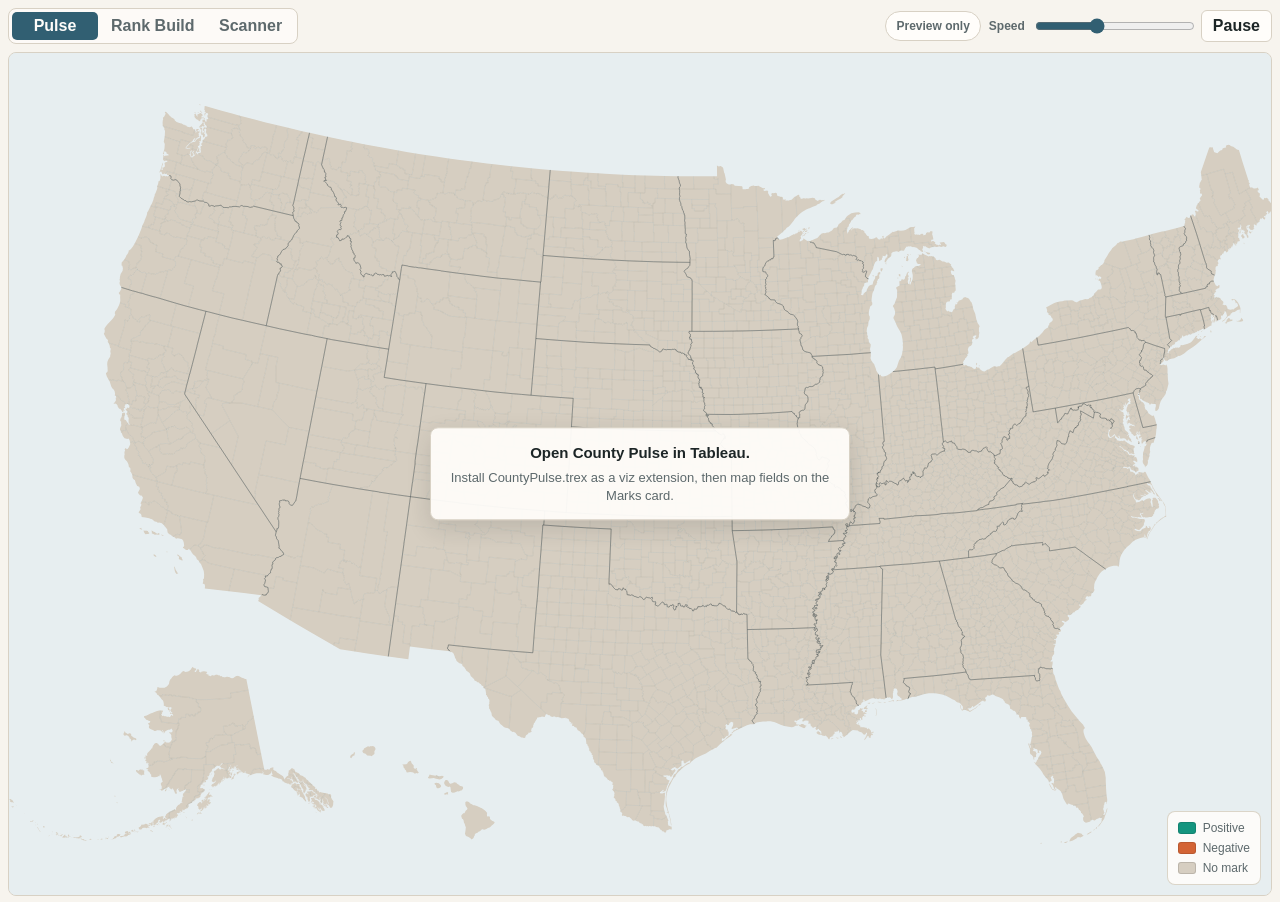
==== index.html @ 94bc3fed "feat: pivot to Tableau viz extension" ====
<!doctype html>
<html lang="en">
<head>
  <meta charset="utf-8" />
  <meta name="viewport" content="width=device-width, initial-scale=1" />
  <title>County Pulse</title>
  <link rel="stylesheet" href="src/county-pulse.css" />
  <script src="assets/tableau.extensions.1.latest.js"></script>
  <script src="assets/d3.v7.min.js"></script>
  <script src="assets/topojson-client.min.js"></script>
</head>
<body>
  <main class="app-shell">
    <header class="control-bar" aria-label="County Pulse controls">
      <div class="mode-switch" role="group" aria-label="Animation mode">
        <button class="mode-button is-active" type="button" data-mode="pulse" aria-pressed="true">Pulse</button>
        <button class="mode-button" type="button" data-mode="build" aria-pressed="false">Rank Build</button>
        <button class="mode-button" type="button" data-mode="scanner" aria-pressed="false">Scanner</button>
      </div>
      <div class="control-cluster">
        <span id="source-status" class="status-pill">Loading</span>
        <label class="speed-control" for="speed-range">
          Speed
          <input id="speed-range" type="range" min="35" max="180" value="90" />
        </label>
        <button id="play-toggle" type="button">Pause</button>
      </div>
    </header>

    <section class="map-stage" aria-label="Animated U.S. county pulse map">
      <canvas id="map-canvas"></canvas>
      <div class="legend" aria-label="Legend">
        <div><span class="swatch positive"></span>Positive</div>
        <div><span class="swatch negative"></span>Negative</div>
        <div><span class="swatch missing"></span>No mark</div>
      </div>
      <div id="empty-state" class="empty-state" hidden>
        <strong>Map fields on the Marks card.</strong>
        <span>County FIPS and Signed Value are required. Pulse Size and Label are optional.</span>
      </div>
      <div id="tooltip" class="tooltip" hidden></div>
    </section>
  </main>

  <script src="src/county-pulse.js"></script>
</body>
</html>
---- src/county-pulse.css ----
:root {
  color-scheme: light;
  --bg: #f7f4ee;
  --panel: #fffdfa;
  --ink: #1c2526;
  --muted: #5d696c;
  --line: #d8d1c4;
  --positive: #14957f;
  --negative: #d36435;
  --water: #e7eef0;
  --land: #ece4d7;
  --missing: #d6cec1;
  --focus: #315f72;
  font-family: "Inter", "Segoe UI", Arial, sans-serif;
}

* {
  box-sizing: border-box;
}

[hidden] {
  display: none !important;
}

html,
body {
  width: 100%;
  height: 100%;
  margin: 0;
}

body {
  background: var(--bg);
  color: var(--ink);
}

button,
input {
  font: inherit;
}

.app-shell {
  display: grid;
  grid-template-rows: auto minmax(0, 1fr);
  min-height: 100vh;
  gap: 8px;
  padding: 8px;
}

.control-bar {
  display: flex;
  align-items: center;
  justify-content: space-between;
  gap: 10px;
  min-width: 0;
}

.control-cluster {
  display: flex;
  align-items: center;
  justify-content: flex-end;
  gap: 8px;
  min-width: 0;
  flex-wrap: wrap;
}

.status-pill {
  max-width: 28vw;
  overflow: hidden;
  text-overflow: ellipsis;
  white-space: nowrap;
  border: 1px solid var(--line);
  border-radius: 999px;
  background: var(--panel);
  color: var(--muted);
  padding: 7px 10px;
  font-size: 12px;
  font-weight: 700;
}

button,
input[type="range"] {
  accent-color: var(--focus);
}

button {
  min-height: 32px;
  border: 1px solid var(--line);
  border-radius: 6px;
  background: var(--panel);
  color: var(--ink);
  padding: 6px 11px;
  font-weight: 700;
  cursor: pointer;
}

button:hover {
  border-color: var(--focus);
}

.mode-switch {
  display: inline-grid;
  grid-template-columns: repeat(3, minmax(86px, auto));
  gap: 3px;
  border: 1px solid var(--line);
  border-radius: 8px;
  background: rgba(255, 253, 250, 0.78);
  padding: 3px;
}

.mode-button {
  min-height: 28px;
  border: 0;
  border-radius: 5px;
  background: transparent;
  color: var(--muted);
  padding: 5px 10px;
}

.mode-button:hover {
  background: rgba(49, 95, 114, 0.08);
}

.mode-button.is-active {
  background: var(--focus);
  color: var(--panel);
}

.speed-control {
  display: grid;
  grid-template-columns: auto minmax(112px, 160px);
  align-items: center;
  gap: 8px;
  color: var(--muted);
  font-size: 12px;
  font-weight: 700;
}

.speed-control input {
  width: 100%;
  min-height: 28px;
}

.map-stage {
  position: relative;
  min-height: 360px;
  overflow: hidden;
  border: 1px solid var(--line);
  border-radius: 8px;
  background: var(--water);
}

#map-canvas {
  display: block;
  width: 100%;
  height: 100%;
}

.legend {
  position: absolute;
  right: 10px;
  bottom: 10px;
  display: grid;
  gap: 6px;
  border: 1px solid rgba(216, 209, 196, 0.9);
  border-radius: 8px;
  background: rgba(255, 253, 250, 0.88);
  color: var(--muted);
  padding: 9px 10px;
  font-size: 12px;
  pointer-events: none;
}

.legend div {
  display: flex;
  align-items: center;
  gap: 7px;
}

.swatch {
  width: 18px;
  height: 12px;
  border-radius: 3px;
  border: 1px solid rgba(0, 0, 0, 0.12);
}

.swatch.positive {
  background: var(--positive);
}

.swatch.negative {
  background: var(--negative);
}

.swatch.missing {
  background: var(--missing);
}

.empty-state {
  position: absolute;
  left: 50%;
  top: 50%;
  display: grid;
  width: min(420px, calc(100% - 32px));
  transform: translate(-50%, -50%);
  gap: 6px;
  border: 1px solid var(--line);
  border-radius: 8px;
  background: rgba(255, 253, 250, 0.94);
  box-shadow: 0 8px 24px rgba(28, 37, 38, 0.14);
  color: var(--muted);
  padding: 14px 16px;
  font-size: 13px;
  line-height: 1.4;
  text-align: center;
}

.empty-state strong {
  color: var(--ink);
  font-size: 15px;
}

.tooltip {
  position: absolute;
  z-index: 3;
  pointer-events: none;
  min-width: 220px;
  max-width: 300px;
  border: 1px solid var(--line);
  border-radius: 8px;
  background: rgba(255, 253, 250, 0.96);
  box-shadow: 0 8px 24px rgba(28, 37, 38, 0.18);
  padding: 10px;
  font-size: 12px;
}

.tooltip strong {
  display: block;
  margin-bottom: 6px;
  color: var(--ink);
  font-size: 13px;
}

.tooltip span {
  display: flex;
  justify-content: space-between;
  gap: 12px;
  color: var(--muted);
}

.tooltip b {
  color: var(--ink);
}

@media (max-width: 640px) {
  .app-shell {
    padding: 6px;
  }

  .control-bar,
  .control-cluster {
    align-items: stretch;
    flex-direction: column;
  }

  .mode-switch {
    width: 100%;
    grid-template-columns: 1fr;
  }

  .status-pill {
    max-width: 100%;
  }

  .speed-control {
    grid-template-columns: 1fr;
    width: 100%;
  }

  .legend {
    left: 8px;
    right: auto;
  }
}
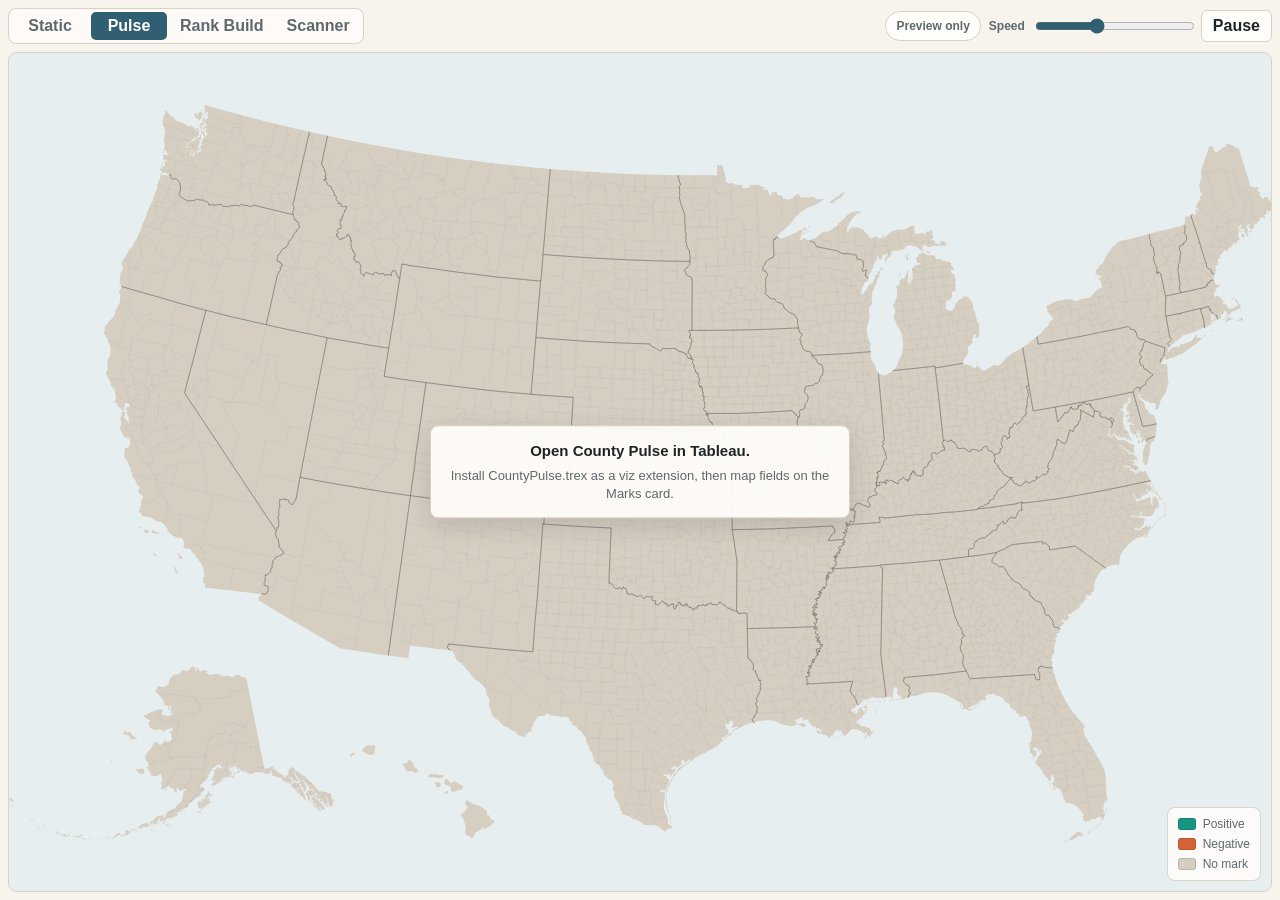
==== commit 64637ca4: "feat: add static map mode" ====
--- a/index.html
+++ b/index.html
@@ -13,9 +13,15 @@
   <main class="app-shell">
     <header class="control-bar" aria-label="County Pulse controls">
       <div class="mode-switch" role="group" aria-label="Animation mode">
+        <button class="mode-button" type="button" data-mode="static" aria-pressed="false">Static</button>
         <button class="mode-button is-active" type="button" data-mode="pulse" aria-pressed="true">Pulse</button>
         <button class="mode-button" type="button" data-mode="build" aria-pressed="false">Rank Build</button>
         <button class="mode-button" type="button" data-mode="scanner" aria-pressed="false">Scanner</button>
+      </div>
+      <div id="rank-order-control" class="rank-order" role="group" aria-label="Rank Build order" hidden>
+        <span>Rank order</span>
+        <button class="rank-order-button is-active" type="button" data-rank-order="desc" aria-pressed="true">High to low</button>
+        <button class="rank-order-button" type="button" data-rank-order="asc" aria-pressed="false">Low to high</button>
       </div>
       <div class="control-cluster">
         <span id="source-status" class="status-pill">Loading</span>
--- a/src/county-pulse.css
+++ b/src/county-pulse.css
@@ -27,6 +27,7 @@
   width: 100%;
   height: 100%;
   margin: 0;
+  overflow: hidden;
 }
 
 body {
@@ -42,8 +43,11 @@
 .app-shell {
   display: grid;
   grid-template-rows: auto minmax(0, 1fr);
-  min-height: 100vh;
+  width: 100%;
+  height: 100vh;
+  min-height: 0;
   gap: 8px;
+  overflow: hidden;
   padding: 8px;
 }
 
@@ -53,6 +57,7 @@
   justify-content: space-between;
   gap: 10px;
   min-width: 0;
+  min-height: 0;
 }
 
 .control-cluster {
@@ -98,9 +103,15 @@
   border-color: var(--focus);
 }
 
+button:disabled,
+input:disabled {
+  cursor: not-allowed;
+  opacity: 0.58;
+}
+
 .mode-switch {
   display: inline-grid;
-  grid-template-columns: repeat(3, minmax(86px, auto));
+  grid-template-columns: repeat(4, minmax(76px, auto));
   gap: 3px;
   border: 1px solid var(--line);
   border-radius: 8px;
@@ -126,6 +137,42 @@
   color: var(--panel);
 }
 
+.rank-order {
+  display: inline-flex;
+  align-items: center;
+  gap: 3px;
+  border: 1px solid var(--line);
+  border-radius: 8px;
+  background: rgba(255, 253, 250, 0.78);
+  padding: 3px;
+}
+
+.rank-order span {
+  color: var(--muted);
+  font-size: 12px;
+  font-weight: 700;
+  padding: 0 6px;
+  white-space: nowrap;
+}
+
+.rank-order-button {
+  min-height: 28px;
+  border: 0;
+  border-radius: 5px;
+  background: transparent;
+  color: var(--muted);
+  padding: 5px 10px;
+}
+
+.rank-order-button:hover {
+  background: rgba(49, 95, 114, 0.08);
+}
+
+.rank-order-button.is-active {
+  background: var(--focus);
+  color: var(--panel);
+}
+
 .speed-control {
   display: grid;
   grid-template-columns: auto minmax(112px, 160px);
@@ -143,7 +190,8 @@
 
 .map-stage {
   position: relative;
-  min-height: 360px;
+  min-width: 0;
+  min-height: 0;
   overflow: hidden;
   border: 1px solid var(--line);
   border-radius: 8px;
@@ -255,6 +303,7 @@
 @media (max-width: 640px) {
   .app-shell {
     padding: 6px;
+    gap: 6px;
   }
 
   .control-bar,
@@ -268,6 +317,16 @@
     grid-template-columns: 1fr;
   }
 
+  .rank-order {
+    align-items: stretch;
+    flex-direction: column;
+    width: 100%;
+  }
+
+  .rank-order span {
+    padding: 4px 8px;
+  }
+
   .status-pill {
     max-width: 100%;
   }
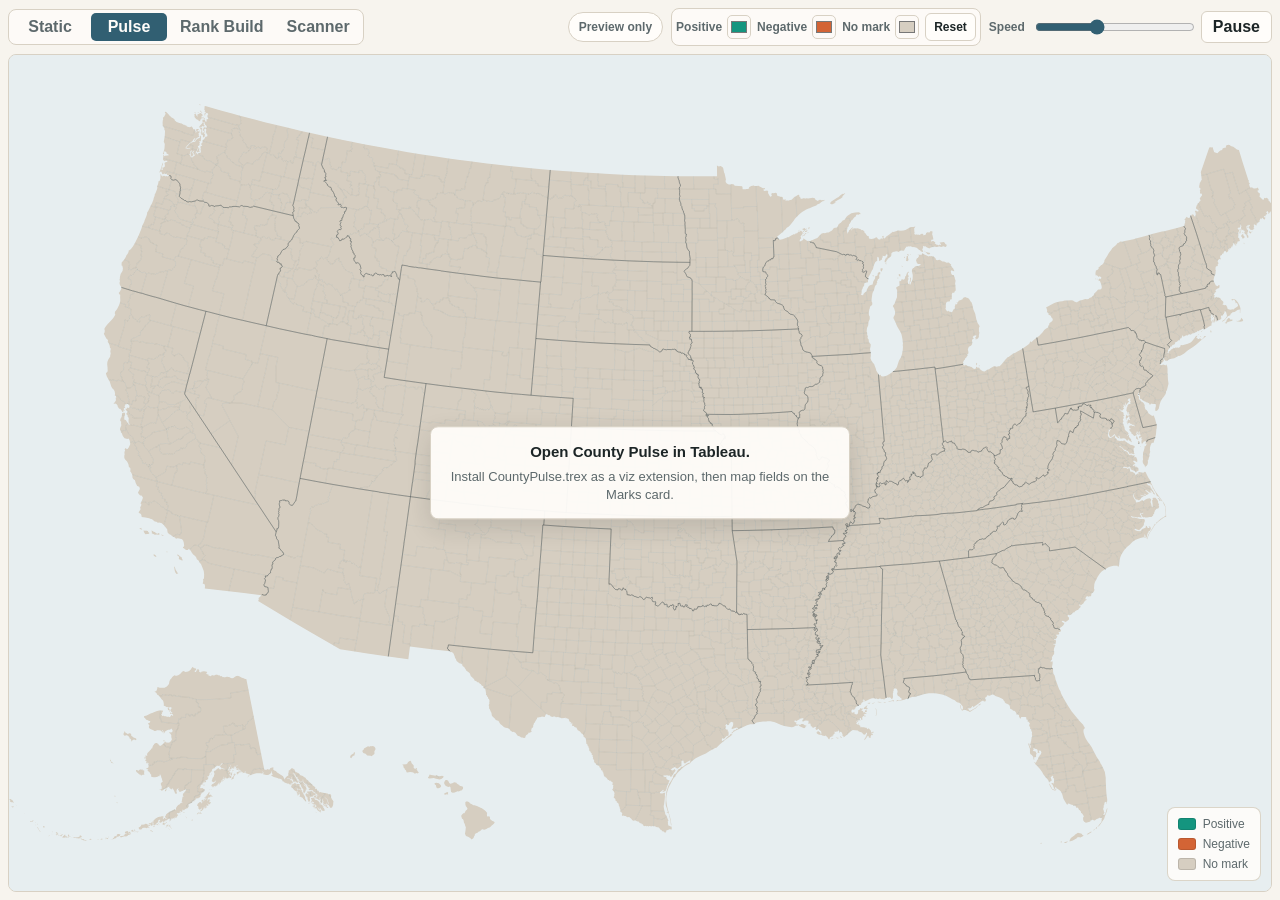
==== commit 1080e2fa: "feat: add configurable map colors" ====
--- a/index.html
+++ b/index.html
@@ -25,6 +25,21 @@
       </div>
       <div class="control-cluster">
         <span id="source-status" class="status-pill">Loading</span>
+        <div class="color-controls" role="group" aria-label="Map colors">
+          <label class="color-control" for="positive-color">
+            <span>Positive</span>
+            <input id="positive-color" type="color" value="#14957f" />
+          </label>
+          <label class="color-control" for="negative-color">
+            <span>Negative</span>
+            <input id="negative-color" type="color" value="#d36435" />
+          </label>
+          <label class="color-control" for="missing-color">
+            <span>No mark</span>
+            <input id="missing-color" type="color" value="#d6cec1" />
+          </label>
+          <button id="reset-colors" class="reset-colors" type="button">Reset</button>
+        </div>
         <label class="speed-control" for="speed-range">
           Speed
           <input id="speed-range" type="range" min="35" max="180" value="90" />
--- a/src/county-pulse.css
+++ b/src/county-pulse.css
@@ -173,6 +173,45 @@
   color: var(--panel);
 }
 
+.color-controls {
+  display: inline-flex;
+  align-items: center;
+  flex-wrap: wrap;
+  gap: 6px;
+  border: 1px solid var(--line);
+  border-radius: 8px;
+  background: rgba(255, 253, 250, 0.78);
+  padding: 4px;
+}
+
+.color-control {
+  display: grid;
+  grid-template-columns: auto 24px;
+  align-items: center;
+  gap: 5px;
+  color: var(--muted);
+  font-size: 12px;
+  font-weight: 700;
+  white-space: nowrap;
+}
+
+.color-control input {
+  width: 24px;
+  height: 24px;
+  min-height: 24px;
+  border: 1px solid var(--line);
+  border-radius: 5px;
+  background: transparent;
+  cursor: pointer;
+  padding: 1px;
+}
+
+.reset-colors {
+  min-height: 28px;
+  padding: 4px 8px;
+  font-size: 12px;
+}
+
 .speed-control {
   display: grid;
   grid-template-columns: auto minmax(112px, 160px);
@@ -327,6 +366,11 @@
     padding: 4px 8px;
   }
 
+  .color-controls {
+    justify-content: center;
+    width: 100%;
+  }
+
   .status-pill {
     max-width: 100%;
   }
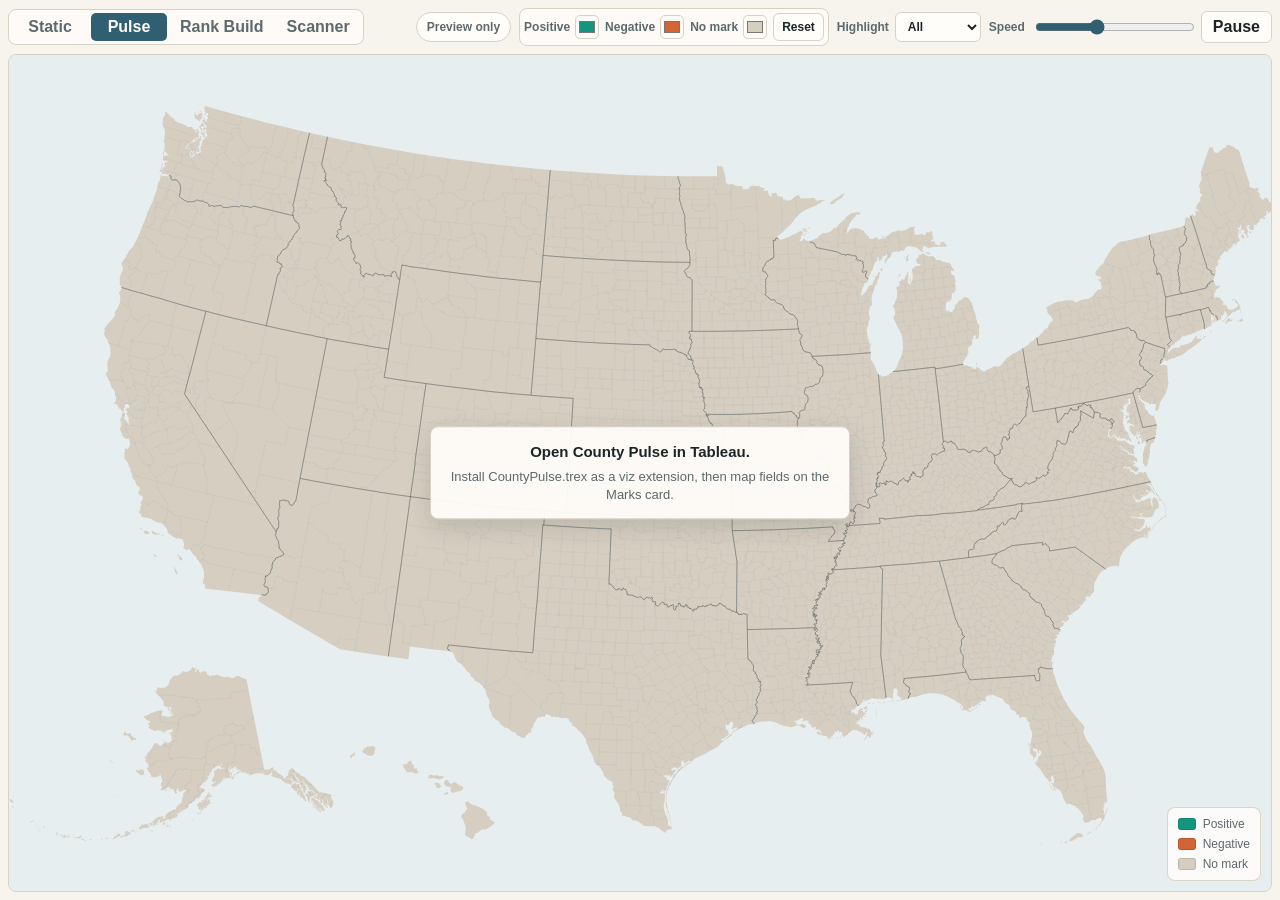
==== commit 8de6da25: "feat: add highlight limit control" ====
--- a/index.html
+++ b/index.html
@@ -40,6 +40,16 @@
           </label>
           <button id="reset-colors" class="reset-colors" type="button">Reset</button>
         </div>
+        <label class="limit-control" for="pulse-limit-select">
+          Highlight
+          <select id="pulse-limit-select">
+            <option value="50">Top 50</option>
+            <option value="100">Top 100</option>
+            <option value="180" selected>Top 180</option>
+            <option value="500">Top 500</option>
+            <option value="0">All</option>
+          </select>
+        </label>
         <label class="speed-control" for="speed-range">
           Speed
           <input id="speed-range" type="range" min="35" max="180" value="90" />
--- a/src/county-pulse.css
+++ b/src/county-pulse.css
@@ -212,6 +212,27 @@
   font-size: 12px;
 }
 
+.limit-control {
+  display: grid;
+  grid-template-columns: auto minmax(86px, auto);
+  align-items: center;
+  gap: 6px;
+  color: var(--muted);
+  font-size: 12px;
+  font-weight: 700;
+}
+
+.limit-control select {
+  min-height: 30px;
+  border: 1px solid var(--line);
+  border-radius: 6px;
+  background: var(--panel);
+  color: var(--ink);
+  font: inherit;
+  font-weight: 700;
+  padding: 4px 8px;
+}
+
 .speed-control {
   display: grid;
   grid-template-columns: auto minmax(112px, 160px);
@@ -380,6 +401,11 @@
     width: 100%;
   }
 
+  .limit-control {
+    grid-template-columns: 1fr;
+    width: 100%;
+  }
+
   .legend {
     left: 8px;
     right: auto;
